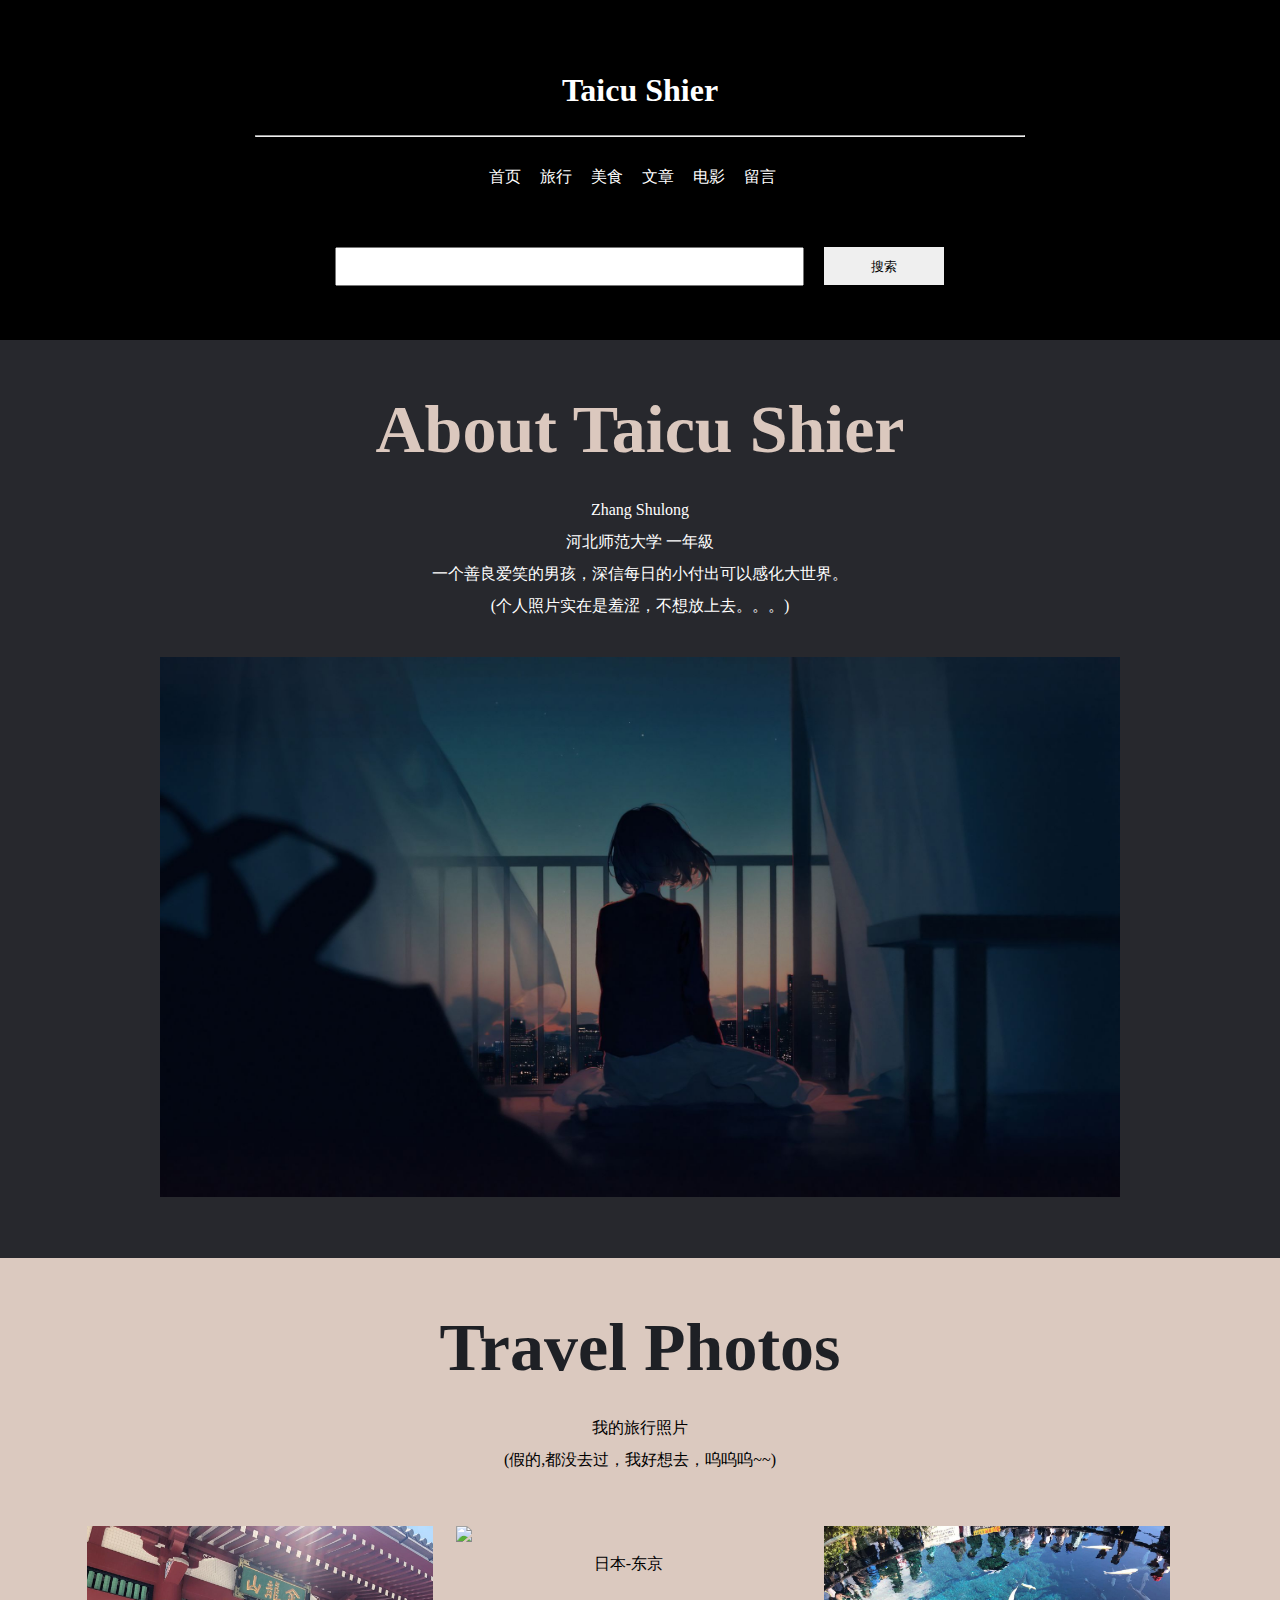
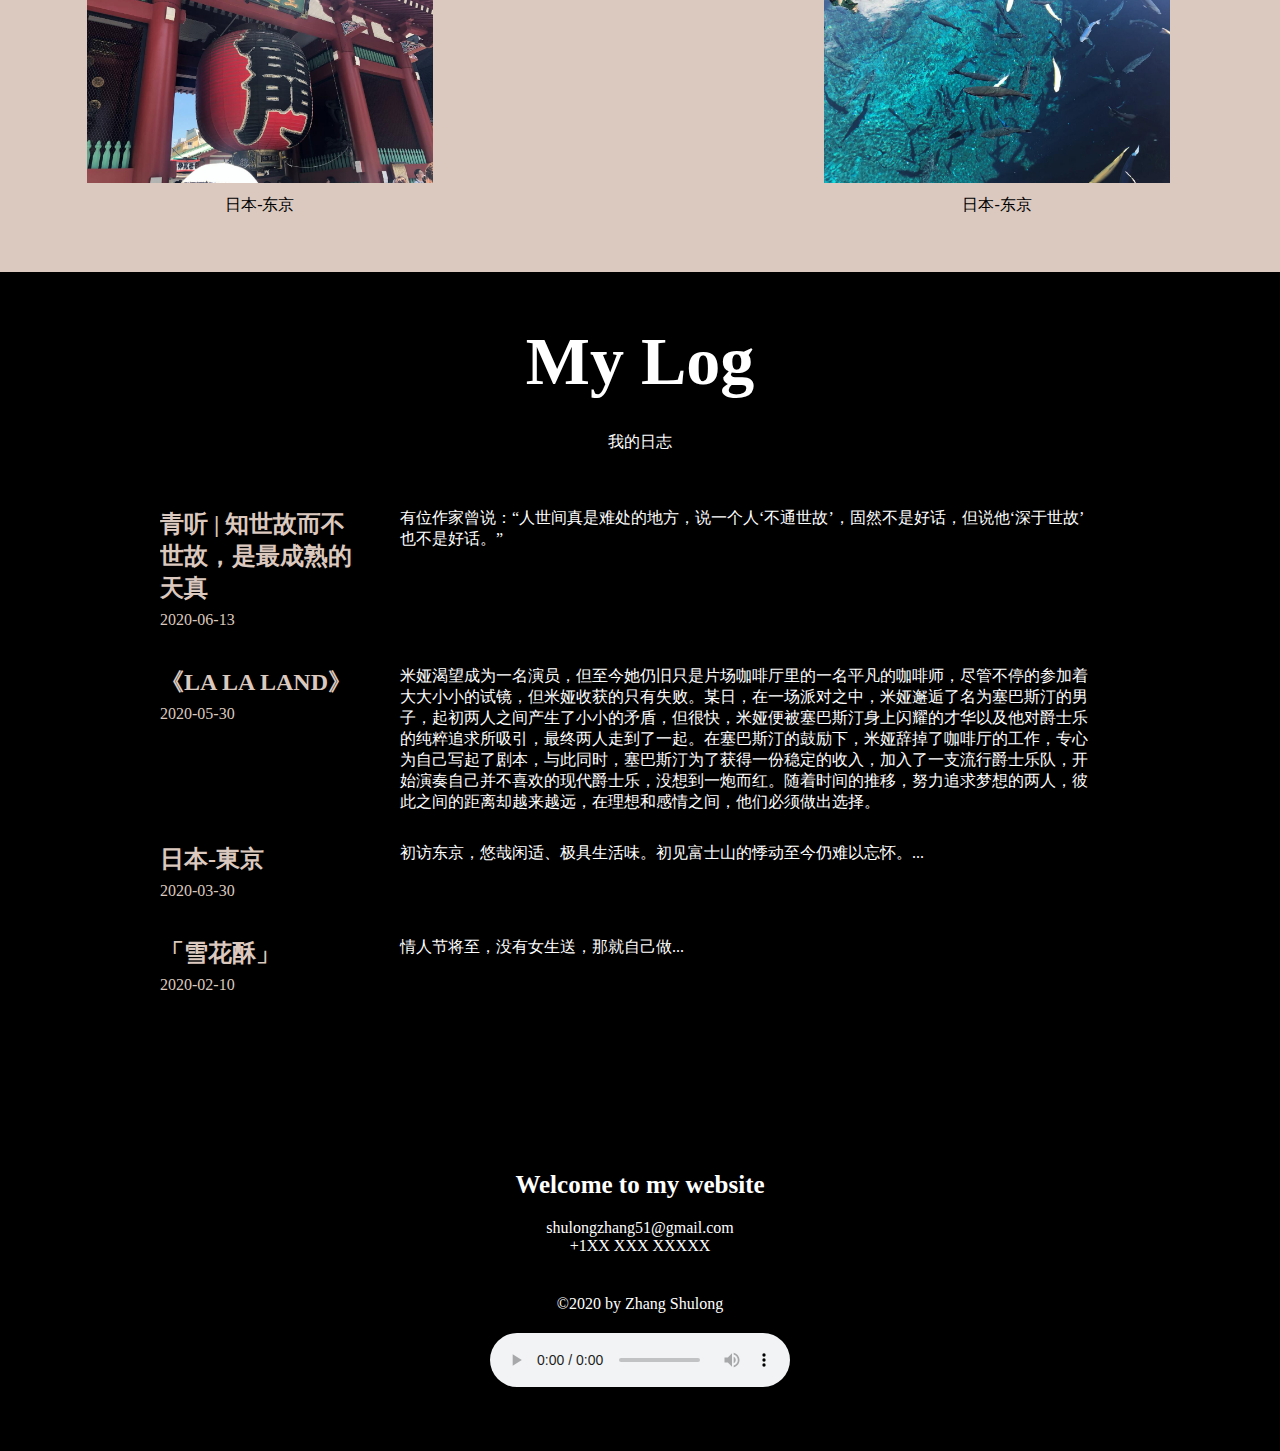
==== index.html @ 453c031b "del" ====
<!DOCTYPE html>
<html>
<head>
<meta charset="utf-8">
<title>Home</title>
<link href="css/comon.css" rel="stylesheet">
</head>
<body>
<div class="top">
    <h1>Taicu Shier</h1>
    <hr>
    <div class="nav">
        <a href="index.html">首页</a>
        <a href="lv.html">旅行</a>
        <a href="food.html">美食</a>
        <a href="wz.html">文章</a>
        <a href="film.html">电影</a>
        <a href="mess.html">留言</a>
    </div>
    <form><input type="text" name="name" id="name" required="" class="sss"><input type="submit" value="搜索" class="ttu"></form>
</div>
<div class="sen">
    <div class="sennr">
        <h1>About Taicu Shier</h1>
        <p>
            Zhang Shulong
        </p>
        <p>
           河北师范大学 一年級
        </p>
        <p>
            一个善良爱笑的男孩，深信每日的小付出可以感化大世界。
        </p>
        <p>
            (个人照片实在是羞涩，不想放上去。。。)
        </p>
        <p>
            <img src="images/sy.jpg" width="960">
        </p>
    </div>
</div>
<div class="lv">
    <div class="lvnr">
        <h1>Travel Photos</h1>
        <p>
            我的旅行照片
        </p>
        <p>
            (假的,都没去过，我好想去，呜呜呜~~)
        </p>
    </div>
    <div class="listlv">
        <ul>
            <li><img src="images/34.jpg">
            <p>
                日本-东京
            </p>
            </li>
            <li><img src="images/2.jpg">
            <p>
                日本-东京
            </p>
            </li>
            <li><img src="images/3.jpg">
            <p>
                日本-东京
            </p>
            </li>
        </ul>
    </div>
</div>
<div class="fnr">
    <h1>My Log</h1>
    <p>
        我的日志
    </p>
    <div class="rzlist">
        <ul>
            <li>
            <div class="lef">
                <h2>青听 | 知世故而不世故，是最成熟的天真</h2>
                <p>
                    2020-06-13
                </p>
            </div>
            <div class="rig">
                有位作家曾说：“人世间真是难处的地方，说一个人‘不通世故’，固然不是好话，但说他‘深于世故’也不是好话。”
            </div>
            </li>
            <li>
            <div class="lef">
                <h2>《LA LA LAND》</h2>
                <p>
                    2020-05-30
                </p>
            </div>
            <div class="rig">
                米娅渴望成为一名演员，但至今她仍旧只是片场咖啡厅里的一名平凡的咖啡师，尽管不停的参加着大大小小的试镜，但米娅收获的只有失败。某日，在一场派对之中，米娅邂逅了名为塞巴斯汀的男子，起初两人之间产生了小小的矛盾，但很快，米娅便被塞巴斯汀身上闪耀的才华以及他对爵士乐的纯粹追求所吸引，最终两人走到了一起。在塞巴斯汀的鼓励下，米娅辞掉了咖啡厅的工作，专心为自己写起了剧本，与此同时，塞巴斯汀为了获得一份稳定的收入，加入了一支流行爵士乐队，开始演奏自己并不喜欢的现代爵士乐，没想到一炮而红。随着时间的推移，努力追求梦想的两人，彼此之间的距离却越来越远，在理想和感情之间，他们必须做出选择。
            </div>
            </li>
            <li>
            <div class="lef">
                <h2>日本-東京</h2>
                <p>
                    2020-03-30
                </p>
            </div>
            <div class="rig">
                初访东京，悠哉闲适、极具生活味。初见富士山的悸动至今仍难以忘怀。...
            </div>
            </li>
            <li>
            <div class="lef">
                <h2>「雪花酥」 </h2>
                <p>
                    2020-02-10
                </p>
            </div>
            <div class="rig">
                情人节将至，没有女生送，那就自己做...
            </div>
            </li>
        </ul>
    </div>
</div>
<div class="footer">
    <h3>Welcome to my website</h3>
    <p>
        shulongzhang51@gmail.com
    </p>
    <p>
        +1XX XXX XXXXX
    </p>
    <p class="copy">
        ©2020 by Zhang Shulong
    </p>
    <p style="margin-top: 20px"><audio controls="controls" autoplay="autoplay">
  <source src="images/bg.mp3" type="audio/mpeg" >
Your browser does not support this audio format.
</audio></p>
</div>
</body>
</html>
---- css/comon.css ----
body {
	font-size: 16px;
	font-family: '黑体';
	background-color: #000;
}

* {
	margin: 0;
	padding: 0;
}

hr {
	width: 60%;
	text-align: center;
	margin: 0 auto
}

.top {
	min-width: 1000px;
	margin: 0 auto;
	background-color: #000;
	color: #fff;
	height: 250px;
	padding: 45px 0px;
	line-height: 40px;
	width: 100%;
	text-align: center;
}

.top h1 {
	line-height: 90px
}

.sss{float: left; width: 450px; height: 35px; padding-left: 15px; margin-left: 45px}
.ttu{float: left; width: 120px; height: 38px; border: 0px
;line-height: 35px; margin-left: 20px}
.nav {
	padding-top: 20px;
	font-size: 16px
}

.top a {
	text-decoration: none;
	padding-right: 15px;
	color: #fff;
}

.sen {
	background-color: #27282d;
	padding: 50px 0px;
}

.sennr {
	width: 960px;
	margin: 0 auto;
	text-align: center;
	color: #fff
}

.sennr h1 {
	font-size: 68px;
	color: #DBC8BE;
	margin-bottom: 25px
}

.sennr p {
	line-height: 32px;
}

.sennr img {
	margin-top: 35px
}

.lv {
	background: #dbc9bf;
	padding: 50px 0px;
}

.lvnr {
	width: 960px;
	margin: 0 auto;
}

.lvnr h1 {
	font-size: 68px;
	color: #1E2025;
	margin-bottom: 25px;
	text-align: center;
}

.lvnr p {
	line-height: 32px;
	text-align: center;
}

.lvnr h3 {
	text-align: center;
	margin-bottom: 30px
}

.listlv {
	width: 90%;
	margin: 0 auto;
	overflow: hidden;
	margin-top: 50px
}

.listlv li {
	list-style: none;
	width: 30%;
	margin-left: 2%;
	float: left;
	overflow: hidden;
}

.listlv li img {
	width: 100%
}

.listlv li p {
	text-align: center;
	line-height: 35px
}

.fnr {
	background-color: #000;
	color: #fff;
	padding: 50px 0px;
	overflow: hidden;
}

.fnr h1 {
	font-size: 68px;
	color: #fff;
	margin-bottom: 25px;
	text-align: center;
}

.fnr p {
	line-height: 32px;
	text-align: center;
}

.rzlist {
	width: 960px;
	margin: 0 auto;
	margin-top: 50px
}

.rzlist li {
	overflow: hidden;
	margin-top: 30px
}

.rzlist p {
	text-align: left;
}

.lef {
	float: left;
	width: 200px;
	color: #DBC8BE;
}

.rig {
	float: left;
	width: 700px;
	margin-left: 40px
}

.arc {
	background: #fff;
	padding: 50px 0px;
}

.arcnr {
	width: 900px;
	margin: 0 auto;
	padding: 40px;
	border: 1px #000 solid
}

.arcnr h1 {
	font-size: 68px;
	color: #1E2025;
	margin-bottom: 25px;
	text-align: center;
}

.arcnr p {
	line-height: 32px;
	text-align: left;
	font-family:Microsoft YaHei;
}

.arcnr img {
	text-align: center;
}

.arcnr h3 {
	text-align: center;
	margin-bottom: 30px
}

form {
	padding: 10px;
	width: 700px;
	height: 650px;
	margin: 0 auto;
	padding-top: 50px
}

fieldset {
	padding: 10px;
}

table {
	margin-left: 100px;
	border-spacing: 0;
}

tr {
	height: 45px;
}

td {
	padding: 1px;
}

.inputt {
	width: 420px;
	height: 32px
}

.cc {
	width: 420px;
	height: 42px
}

.send {
	width: 320px;
	height: 42px;
	margin-top: 30px
}

.ccc {
	width: 420px;
	height: 120px
}

.rr {
	width: 70px
}

.footer {
	margin-top: 100px;
	text-align: center;
	color: #fff;
	padding-bottom: 60px
}

.footer h3 {
	line-height: 68px;
	font-size: 25px
}

.copy {
	margin-top: 40px
}
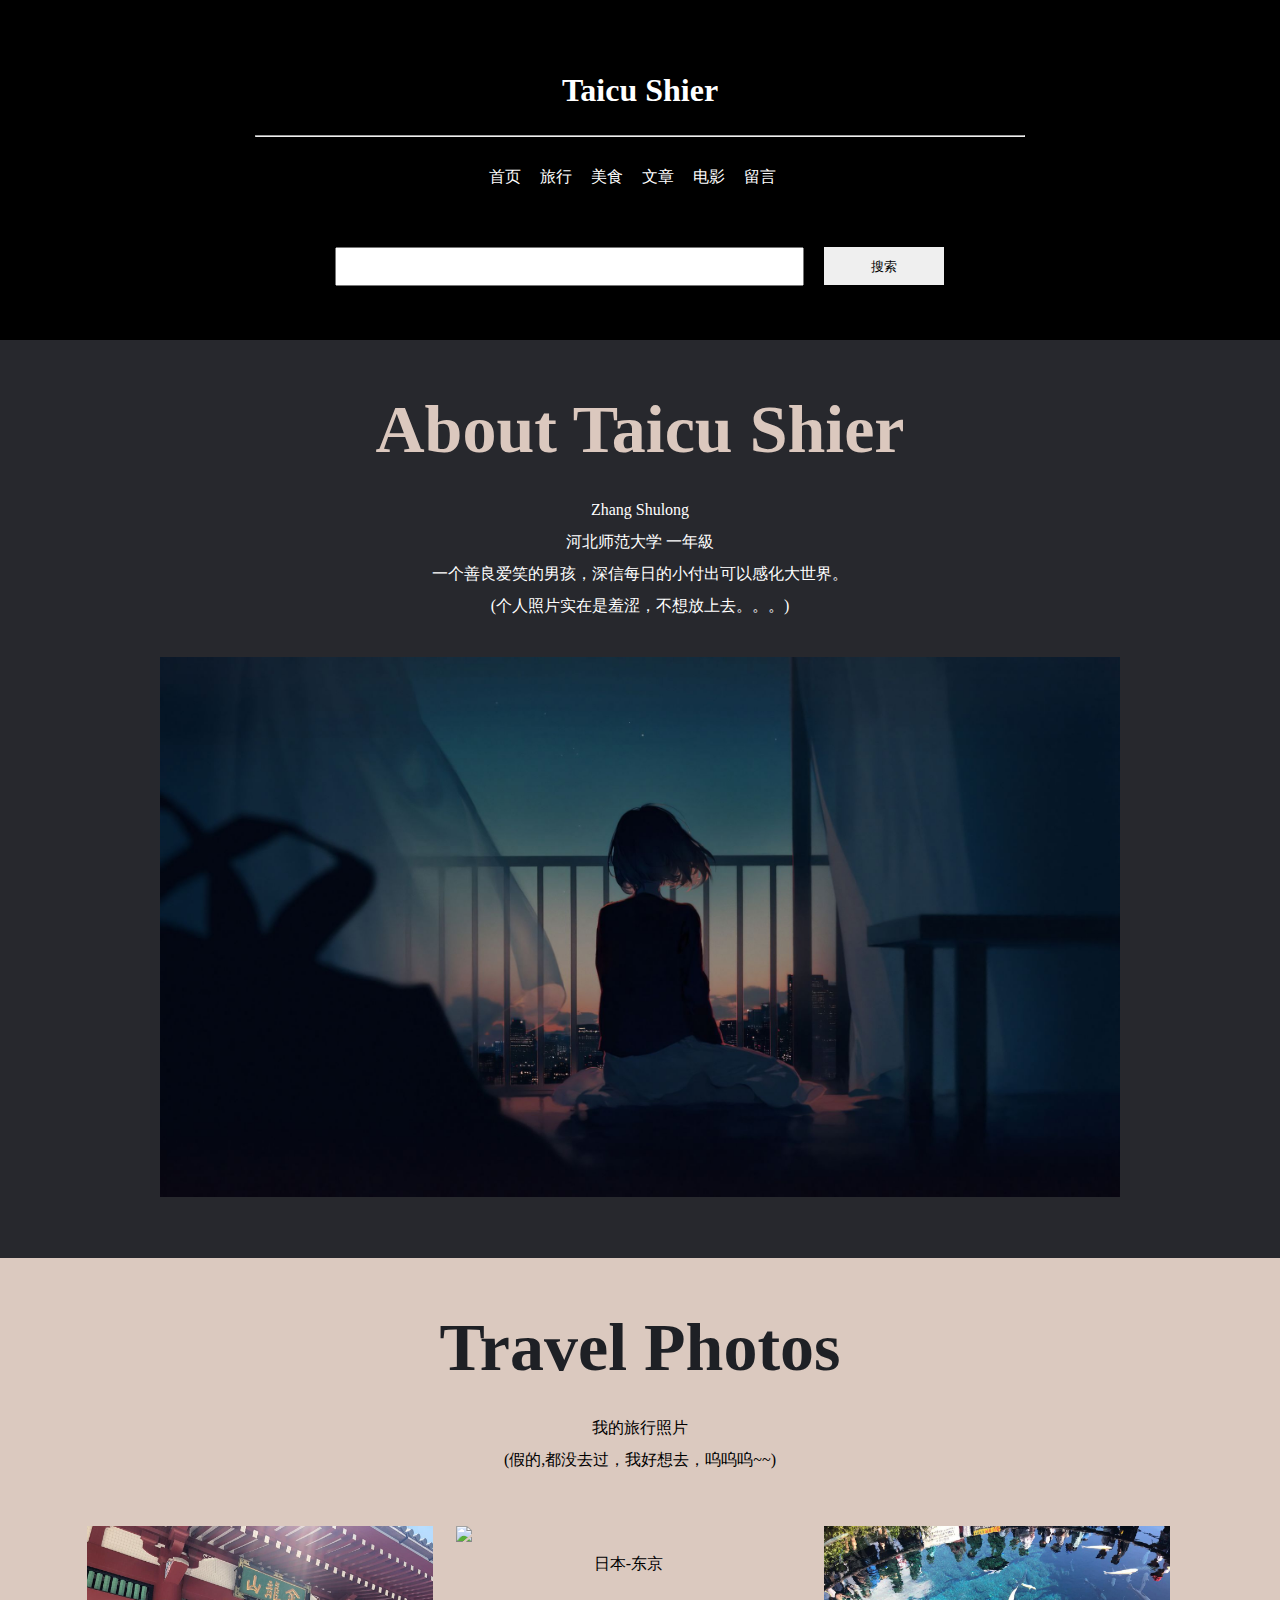
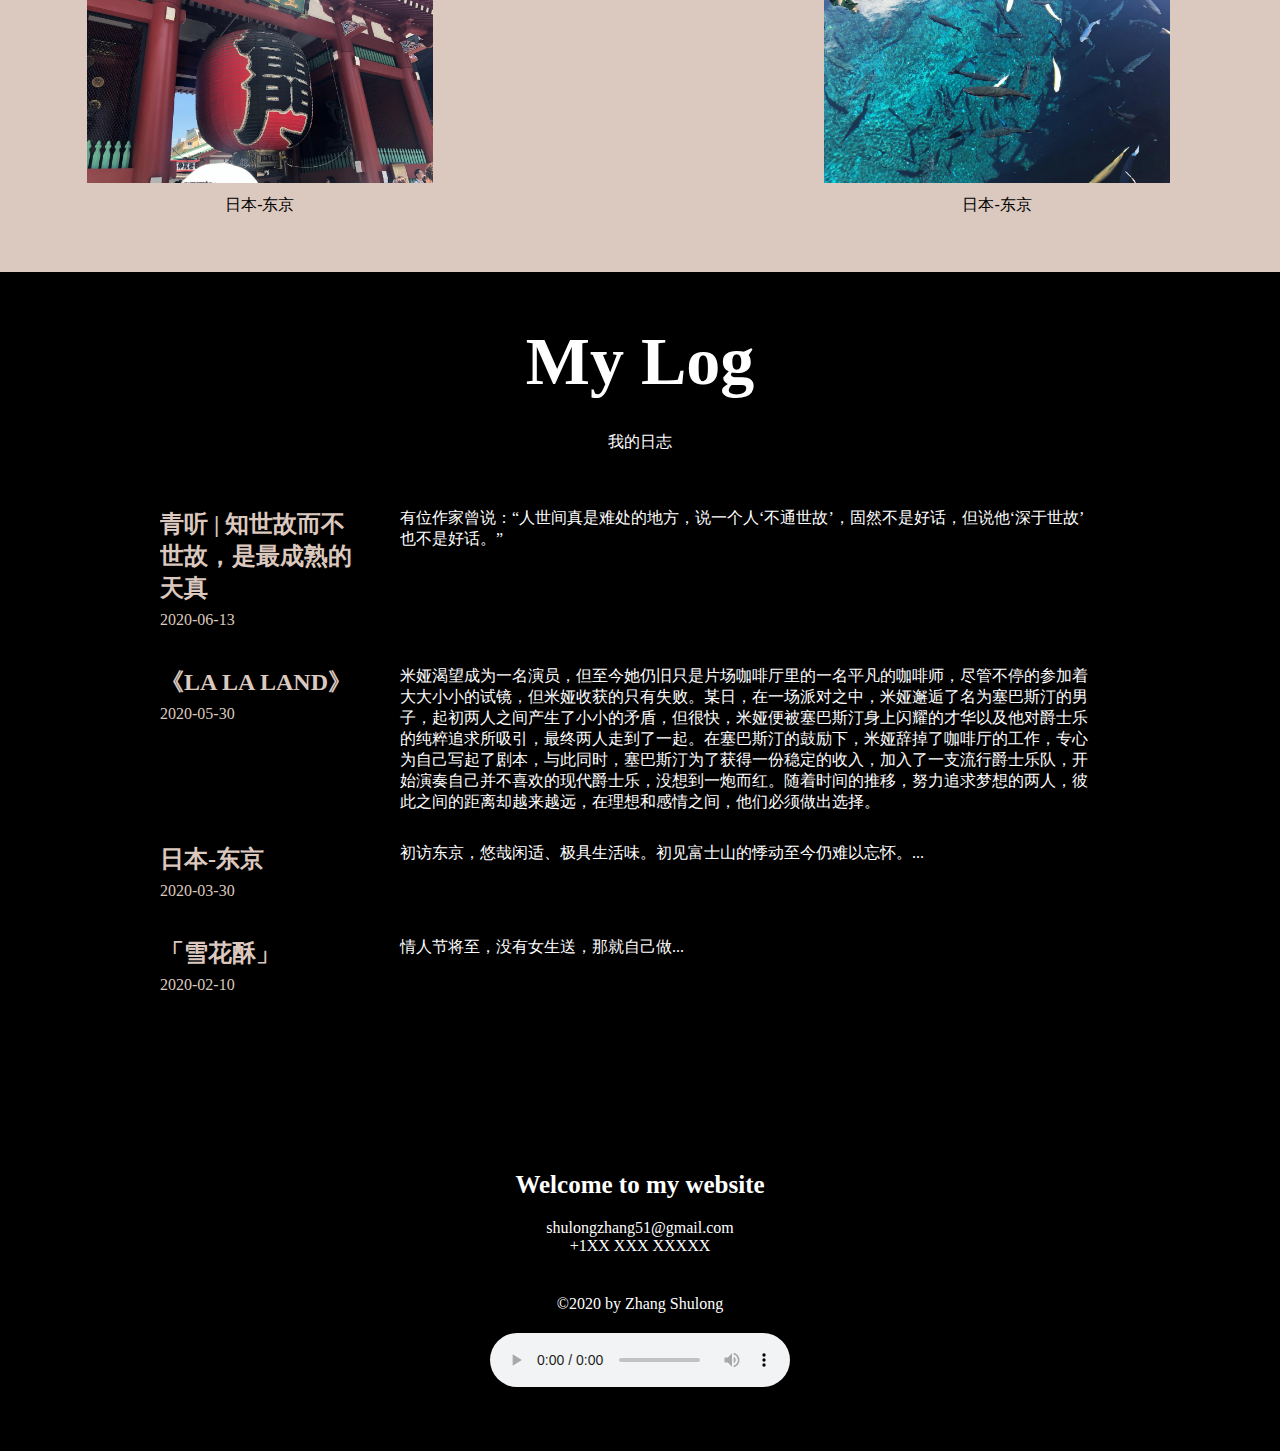
==== commit 492df408: "1" ====
--- a/index.html
+++ b/index.html
@@ -100,7 +100,7 @@
             </li>
             <li>
             <div class="lef">
-                <h2>日本-東京</h2>
+                <h2>日本-东京</h2>
                 <p>
                     2020-03-30
                 </p>
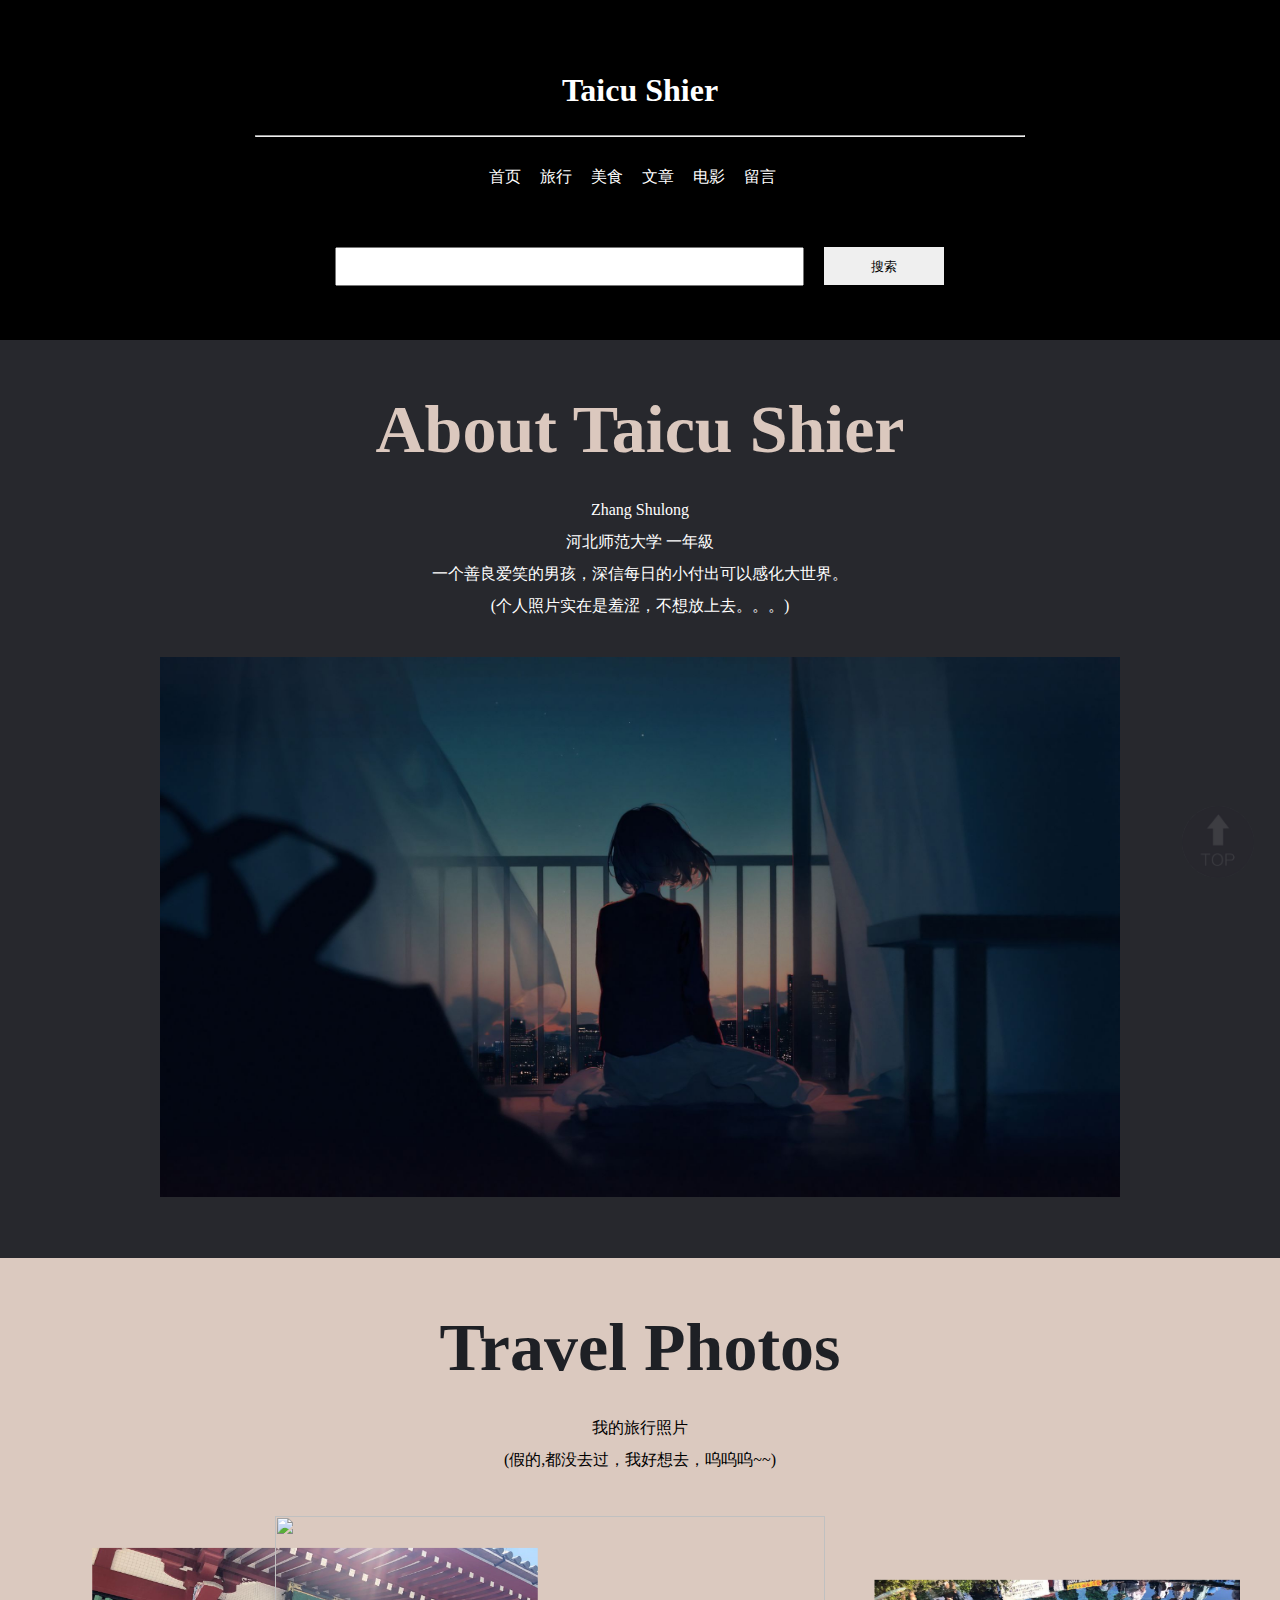
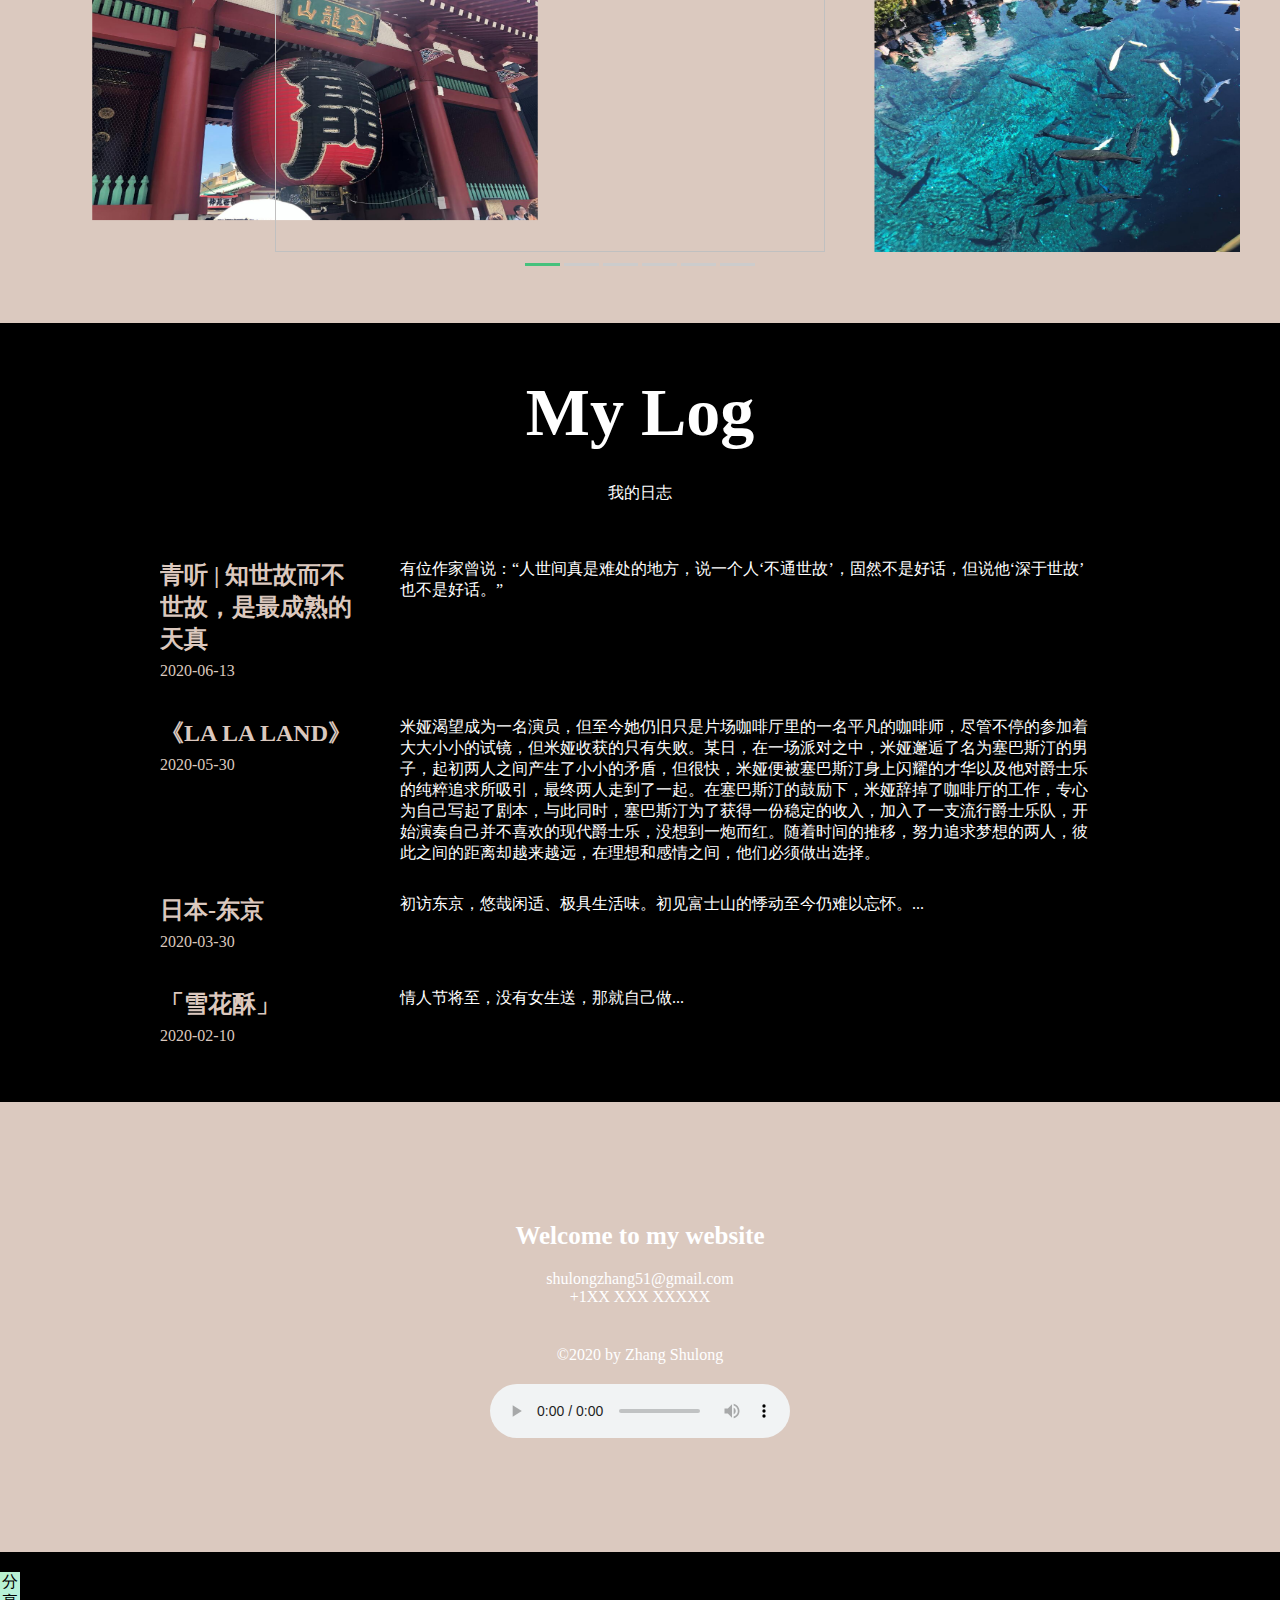
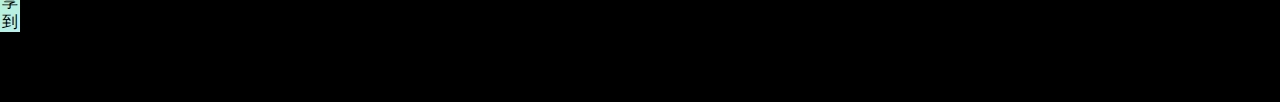
==== commit cca2678f: "a" ====
--- a/index.html
+++ b/index.html
@@ -1,143 +1,287 @@
 <!DOCTYPE html>
 <html>
+
 <head>
-<meta charset="utf-8">
-<title>Home</title>
-<link href="css/comon.css" rel="stylesheet">
+    <meta charset="utf-8">
+    <title>Home</title>
+    <link href="css/comon.css" rel="stylesheet">
 </head>
+
 <body>
-<div class="top">
-    <h1>Taicu Shier</h1>
-    <hr>
-    <div class="nav">
-        <a href="index.html">首页</a>
-        <a href="lv.html">旅行</a>
-        <a href="food.html">美食</a>
-        <a href="wz.html">文章</a>
-        <a href="film.html">电影</a>
-        <a href="mess.html">留言</a>
+    <div class="top">
+        <h1>Taicu Shier</h1>
+        <hr>
+        <div class="nav">
+            <a href="index.html">首页</a>
+            <a href="lv.html">旅行</a>
+            <a href="food.html">美食</a>
+            <a href="wz.html">文章</a>
+            <a href="film.html">电影</a>
+            <a href="mess.html">留言</a>
+        </div>
+        <form><input type="text" name="name" id="name" required="" class="sss"><input type="submit" value="搜索"
+                class="ttu"></form>
     </div>
-    <form><input type="text" name="name" id="name" required="" class="sss"><input type="submit" value="搜索" class="ttu"></form>
-</div>
-<div class="sen">
-    <div class="sennr">
-        <h1>About Taicu Shier</h1>
-        <p>
-            Zhang Shulong
-        </p>
-        <p>
-           河北师范大学 一年級
-        </p>
-        <p>
-            一个善良爱笑的男孩，深信每日的小付出可以感化大世界。
-        </p>
-        <p>
-            (个人照片实在是羞涩，不想放上去。。。)
-        </p>
-        <p>
-            <img src="images/sy.jpg" width="960">
-        </p>
+    <div class="sen">
+        <div class="sennr">
+            <h1>About Taicu Shier</h1>
+            <p>
+                Zhang Shulong
+            </p>
+            <p>
+                河北师范大学 一年級
+            </p>
+            <p>
+                一个善良爱笑的男孩，深信每日的小付出可以感化大世界。
+            </p>
+            <p>
+                (个人照片实在是羞涩，不想放上去。。。)
+            </p>
+            <p>
+                <img src="images/sy.jpg" width="960">
+            </p>
+        </div>
     </div>
-</div>
-<div class="lv">
-    <div class="lvnr">
-        <h1>Travel Photos</h1>
-        <p>
-            我的旅行照片
-        </p>
-        <p>
-            (假的,都没去过，我好想去，呜呜呜~~)
-        </p>
-    </div>
-    <div class="listlv">
-        <ul>
-            <li><img src="images/34.jpg">
-            <p>
-                日本-东京
-            </p>
-            </li>
-            <li><img src="images/2.jpg">
-            <p>
-                日本-东京
-            </p>
-            </li>
-            <li><img src="images/3.jpg">
-            <p>
-                日本-东京
-            </p>
-            </li>
-        </ul>
-    </div>
-</div>
-<div class="fnr">
-    <h1>My Log</h1>
-    <p>
-        我的日志
-    </p>
-    <div class="rzlist">
-        <ul>
-            <li>
-            <div class="lef">
-                <h2>青听 | 知世故而不世故，是最成熟的天真</h2>
-                <p>
-                    2020-06-13
-                </p>
+    <div class="lv">
+        <div class="lvnr">
+            <h1>Travel Photos</h1>
+            <p>
+                我的旅行照片
+            </p>
+            <p>
+                (假的,都没去过，我好想去，呜呜呜~~)
+            </p>
+        </div>
+        <div class="carousel">
+            <div class="imgBox">
+                <ul>
+                    <li class="list1"><img src="images/34.jpg">
+                    <li class="list2"><img src="images/2.jpg">
+                    <li class="list3"><img src="images/3.jpg">
+                    <li class="list4"><img src="images/2.jpg">
+                    <li class="list5"><img src="images/3.jpg">
+                    <li class="list6"><img src="images/3.jpg">
+                </ul>
             </div>
-            <div class="rig">
-                有位作家曾说：“人世间真是难处的地方，说一个人‘不通世故’，固然不是好话，但说他‘深于世故’也不是好话。”
+            <div class="lineBar">
+                <span></span>
+                <span></span>
+                <span></span>
+                <span></span>
+                <span></span>
+                <span></span>
             </div>
-            </li>
-            <li>
-            <div class="lef">
-                <h2>《LA LA LAND》</h2>
-                <p>
-                    2020-05-30
-                </p>
+        </div>
+        <div class="fnr">
+            <h1>My Log</h1>
+            <p>
+                我的日志
+            </p>
+            <div class="rzlist">
+                <ul>
+                    <li>
+                        <div class="lef">
+                            <h2>青听 | 知世故而不世故，是最成熟的天真</h2>
+                            <p>
+                                2020-06-13
+                            </p>
+                        </div>
+                        <div class="rig">
+                            有位作家曾说：“人世间真是难处的地方，说一个人‘不通世故’，固然不是好话，但说他‘深于世故’也不是好话。”
+                        </div>
+                    </li>
+                    <li>
+                        <div class="lef">
+                            <h2>《LA LA LAND》</h2>
+                            <p>
+                                2020-05-30
+                            </p>
+                        </div>
+                        <div class="rig">
+                            米娅渴望成为一名演员，但至今她仍旧只是片场咖啡厅里的一名平凡的咖啡师，尽管不停的参加着大大小小的试镜，但米娅收获的只有失败。某日，在一场派对之中，米娅邂逅了名为塞巴斯汀的男子，起初两人之间产生了小小的矛盾，但很快，米娅便被塞巴斯汀身上闪耀的才华以及他对爵士乐的纯粹追求所吸引，最终两人走到了一起。在塞巴斯汀的鼓励下，米娅辞掉了咖啡厅的工作，专心为自己写起了剧本，与此同时，塞巴斯汀为了获得一份稳定的收入，加入了一支流行爵士乐队，开始演奏自己并不喜欢的现代爵士乐，没想到一炮而红。随着时间的推移，努力追求梦想的两人，彼此之间的距离却越来越远，在理想和感情之间，他们必须做出选择。
+                        </div>
+                    </li>
+                    <li>
+                        <div class="lef">
+                            <h2>日本-东京</h2>
+                            <p>
+                                2020-03-30
+                            </p>
+                        </div>
+                        <div class="rig">
+                            初访东京，悠哉闲适、极具生活味。初见富士山的悸动至今仍难以忘怀。...
+                        </div>
+                    </li>
+                    <li>
+                        <div class="lef">
+                            <h2>「雪花酥」 </h2>
+                            <p>
+                                2020-02-10
+                            </p>
+                        </div>
+                        <div class="rig">
+                            情人节将至，没有女生送，那就自己做...
+                        </div>
+                    </li>
+                </ul>
             </div>
-            <div class="rig">
-                米娅渴望成为一名演员，但至今她仍旧只是片场咖啡厅里的一名平凡的咖啡师，尽管不停的参加着大大小小的试镜，但米娅收获的只有失败。某日，在一场派对之中，米娅邂逅了名为塞巴斯汀的男子，起初两人之间产生了小小的矛盾，但很快，米娅便被塞巴斯汀身上闪耀的才华以及他对爵士乐的纯粹追求所吸引，最终两人走到了一起。在塞巴斯汀的鼓励下，米娅辞掉了咖啡厅的工作，专心为自己写起了剧本，与此同时，塞巴斯汀为了获得一份稳定的收入，加入了一支流行爵士乐队，开始演奏自己并不喜欢的现代爵士乐，没想到一炮而红。随着时间的推移，努力追求梦想的两人，彼此之间的距离却越来越远，在理想和感情之间，他们必须做出选择。
-            </div>
-            </li>
-            <li>
-            <div class="lef">
-                <h2>日本-东京</h2>
-                <p>
-                    2020-03-30
-                </p>
-            </div>
-            <div class="rig">
-                初访东京，悠哉闲适、极具生活味。初见富士山的悸动至今仍难以忘怀。...
-            </div>
-            </li>
-            <li>
-            <div class="lef">
-                <h2>「雪花酥」 </h2>
-                <p>
-                    2020-02-10
-                </p>
-            </div>
-            <div class="rig">
-                情人节将至，没有女生送，那就自己做...
-            </div>
-            </li>
-        </ul>
-    </div>
-</div>
-<div class="footer">
-    <h3>Welcome to my website</h3>
-    <p>
-        shulongzhang51@gmail.com
-    </p>
-    <p>
-        +1XX XXX XXXXX
-    </p>
-    <p class="copy">
-        ©2020 by Zhang Shulong
-    </p>
-    <p style="margin-top: 20px"><audio controls="controls" autoplay="autoplay">
-  <source src="images/bg.mp3" type="audio/mpeg" >
-Your browser does not support this audio format.
-</audio></p>
-</div>
+        </div>
+        <div class="footer">
+            <h3>Welcome to my website</h3>
+            <p>
+                shulongzhang51@gmail.com
+            </p>
+            <p>
+                +1XX XXX XXXXX
+            </p>
+            <p class="copy">
+                ©2020 by Zhang Shulong
+            </p>
+            <p style="margin-top: 20px"><audio controls="controls" autoplay="autoplay">
+                    <source src="images/bg.mp3" type="audio/mpeg">
+                    Your browser does not support this audio format.
+                </audio></p>
+        </div>
+        <a id="btnTop" class="btnTop" href="javascript:;" title="Back to top">
+            <img src="images/top.jpg" class="imageTop">
+        </a>
+
+        <div id="share">
+            <span>分享到</span>
+        </div>
+        <script>
+            var aLi = document.querySelectorAll("li");
+            var aSpan = document.querySelectorAll("span");
+            var oImgbox = document.querySelector(".imgBox");
+            var aName = []; //存放元素的名字
+            var index = 0;//初始状态下第几个按钮变色
+            setColor();
+            for (var item of aLi) {
+                //console.log(item.classList[0]);
+                aName.push(item.classList[0]);
+
+            }
+
+            function nextPic() {
+                aName.unshift(aName[5]);
+                aName.pop();
+                for (var i = 0, len = aLi.length; i < len; i++) {
+                    aLi[i].setAttribute("class", aName[i]);
+                }
+                index++;
+                if (index > 5) index = 0;
+                setColor();
+            }
+            function prePic() {
+                aName.push(aName[0]);
+                aName.shift();
+                for (var i = 0, len = aLi.length; i < len; i++) {
+                    aLi[i].setAttribute("class", aName[i]);
+                }
+                index--;
+                if (index < 0) index = 5;
+                setColor();
+            }
+
+            function setColor() {
+                for (var item of aSpan) {
+                    item.style.backgroundColor = "#ccc";
+                }
+                aSpan[index].style.backgroundColor = "#45c17c";
+
+            }
+
+            var eleList = ["list1", "list3"];
+            var eleAct = ["prePic", "nextPic"];
+
+
+            oImgbox.addEventListener("click", function (ev) {
+                ev = ev || window.event;
+                console.log(ev.target.parentNode);
+                var ele = ev.target.parentNode;
+                var eleName = ele.classList[0];
+                window[eleAct[eleList.indexOf(eleName)]]();
+            })
+            window.onload = function () {
+                var btnTop = document.getElementById("btnTop");
+                var timer = null;
+
+                window.onscroll = function () {
+                    var backTop = getScrollTop();
+                    if (backTop >= 30) {
+                        btnTop.style.display = "block";
+                    } else {
+                        btnTop.style.display = "none";
+                    }
+                };
+
+                btnTop.onclick = function () {
+                    //定时执行
+                    timer = setInterval(function () {
+                        var backTop = getScrollTop();
+                        var speedTop = backTop / 10;
+                        setScrollTop(backTop - speedTop);
+                        if (backTop == 0) {
+                            clearInterval(timer);
+                        }
+                    }, 30);
+                };
+                //获取当前视口的顶端数值
+                var getScrollTop = function () {
+                    var sTop;
+                    if (document.compatMode == "BackCompat") {
+                        sTop = document.body.scrollTop;
+                    }
+                    else {
+                        sTop = document.documentElement.scrollTop == 0 ? document.body.scrollTop : document.documentElement.scrollTop;
+                    }
+                    return sTop;
+                };
+                //设置当前视口的顶端数值
+                var setScrollTop = function (top) {
+
+                    if (document.compatMode == "BackCompat") {
+                        document.body.scrollTop = top;
+                    }
+                    else {
+                        if (document.documentElement.scrollTop == 0) {
+                            document.body.scrollTop = top;
+                        } else {
+                            document.documentElement.scrollTop = top;
+                        }
+                    }
+                }
+            };
+            window.onload = function () {
+                var oDiv = document.getElementById('share');
+                oDiv.onmouseover = function () {
+                    startMove(oDiv, 0);
+                }
+                oDiv.onmouseout = function () {
+                    startMove(oDiv, -100);
+                }
+            }
+            var timer = null;
+            function startMove(Obj, iTarget) {
+                // var iSpeed =10;
+                if (Obj.offsetLeft < iTarget) {
+                    iSpeed = 10;
+                } else {
+                    iSpeed = -10;
+                }
+                clearInterval(timer);
+                timer = setInterval(function () {
+                    if (Obj.offsetLeft == iTarget) {
+                        clearInterval(timer);
+                    } else {
+                        Obj.style.left = Obj.offsetLeft + iSpeed + 'px';//!!!这句最重要
+                    }
+                }, 30)
+            }
+
+
+        </script>
+
 </body>
+
 </html>--- a/css/comon.css
+++ b/css/comon.css
@@ -93,33 +93,72 @@
 	text-align: center;
 }
 
-.lvnr h3 {
-	text-align: center;
-	margin-bottom: 30px
-}
-
-.listlv {
-	width: 90%;
-	margin: 0 auto;
+.carousel{
+	width: 1200px;
+	height: 367px;
+	margin: 40px auto;
+}
+
+.imgBox ul{
+	position: relative;
+	padding-left: 0;
+	width: 100%;
+	height: 100%;
 	overflow: hidden;
-	margin-top: 50px
-}
-
-.listlv li {
+}
+
+.imgBox li{
+	position: absolute;
 	list-style: none;
-	width: 30%;
-	margin-left: 2%;
-	float: left;
-	overflow: hidden;
-}
-
-.listlv li img {
-	width: 100%
-}
-
-.listlv li p {
-	text-align: center;
-	line-height: 35px
+	width: 550px;
+	height: 336px;
+	transition: 0.5s;
+}
+.imgBox img{
+	display: block;
+	width: 550px;
+	height: 336px;
+}
+.imgBox{
+	width: 1200px;
+	height: 336px;
+}
+.lineBar{
+	width: 1200px;
+	height: 31px;
+	text-align: center;
+}
+.imgBox .list1{
+	z-index: 1;
+	transform: scale(0.81);
+}
+.imgBox .list2{
+	transform: translateX(235px);
+	z-index: 2;
+}
+.imgBox .list3{
+	transform: translateX(730px) scale(0.81);
+	z-index: 1;
+	transform-origin: 100% 100%;
+}
+.imgBox .list4{
+	transform: translateX(965px) scale(0.81);
+	transform-origin: 100% 100%;
+}
+.imgBox .list5{
+	transform: translateX(1200px) scale(0.81);
+	transform-origin: 100% 100%;
+}
+.imgBox .list6{
+	transform: translateX(1435px) scale(0.81);
+	transform-origin: 100% 100%;
+}
+
+span{
+	display: inline-block;
+	width: 35px;
+	height: 3px;
+	background-color: #ccc;
 }
 
 .fnr {
@@ -266,4 +305,41 @@
 
 .copy {
 	margin-top: 40px
-}+}
+
+.btnTop { 
+	position: fixed; 
+	right: 2%; 
+	bottom: 2%; 
+	cursor: pointer; 
+	opacity: .7; 
+	z-index: 9; 
+	opacity: 0.1;
+}
+.btnTop:hover { 
+	opacity: 1;
+}
+.imageTop { 
+	height: 72px; 
+	height: 72px;
+	border-radius:50px;
+}
+
+#share{
+	width: 100px;
+	height: 200px;
+	background: linear-gradient(135deg, #b8f1cc, #b8f1ed);
+	position: absolute;
+	left: -100px;
+  }
+#share span{
+	width: 20px;
+	height: 60px;
+	line-height: 20px;
+	text-align: center;
+	left: 100px;
+	top: 70px;
+	background: linear-gradient(135deg, #b8f1cc, #b8f1ed);
+	position: absolute;
+}
+  